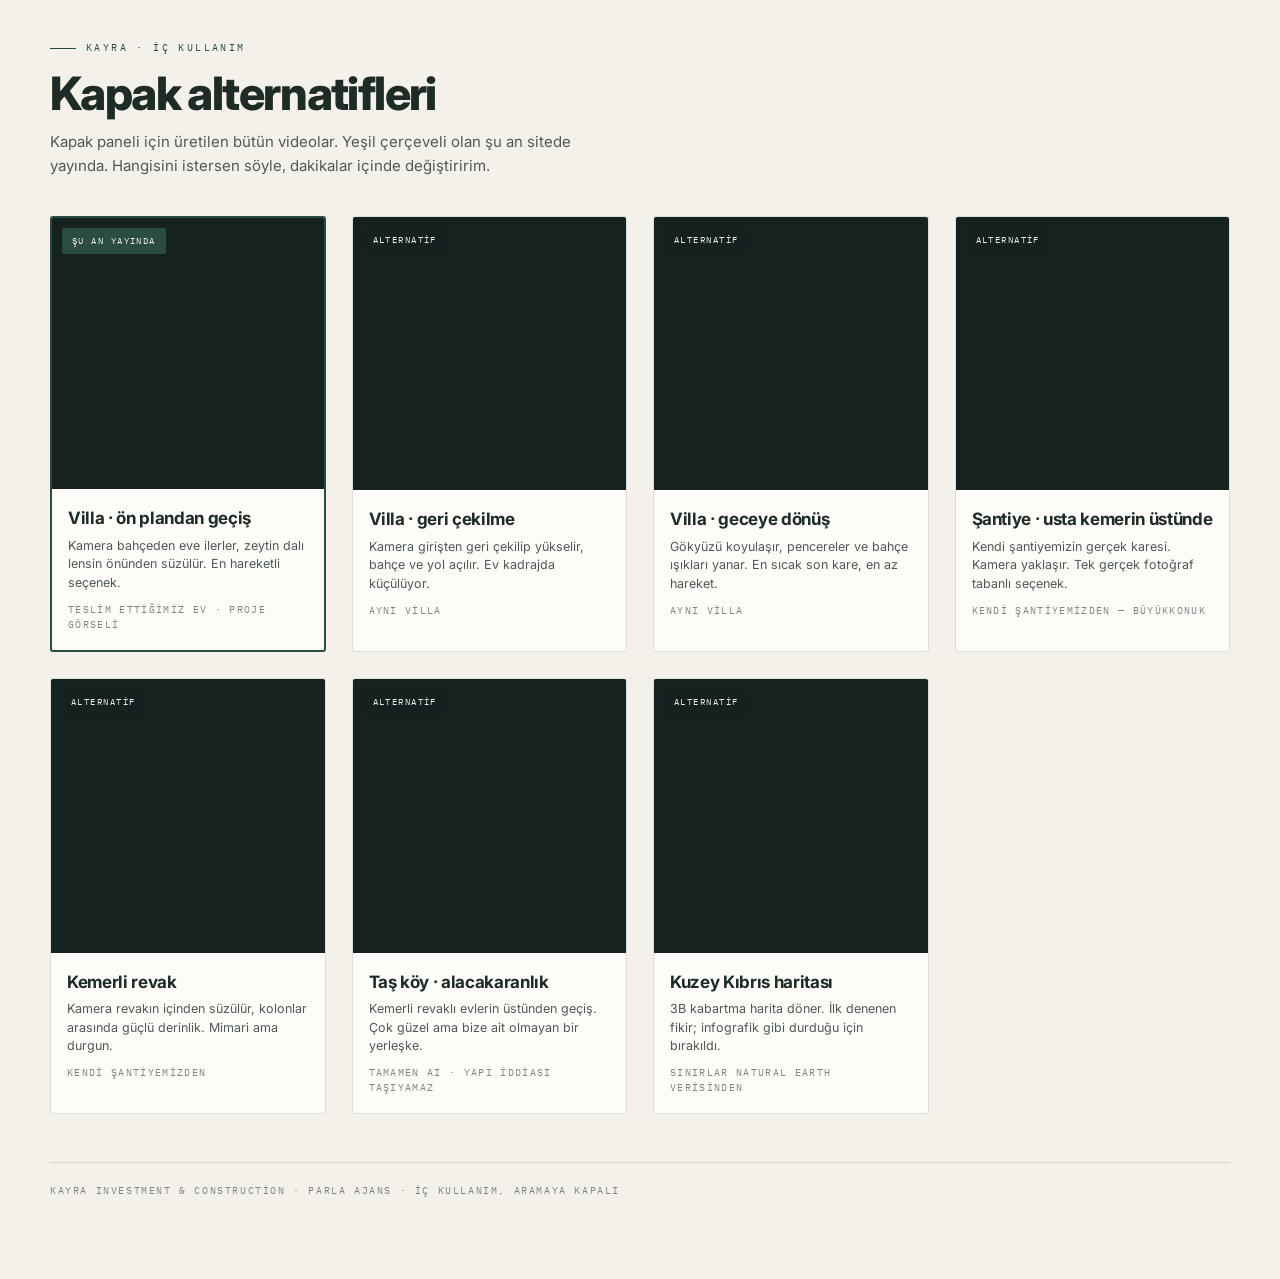
==== alternatifler.html @ a501d4ac "Kapak alternatifleri karşılaştırma sayfası Yedi kapak videosu tek sayfada, hepsi otomatik oynuyor. Y" ====
<!doctype html><html lang="tr"><head><meta charset="utf-8">
<meta name="viewport" content="width=device-width,initial-scale=1">
<meta name="robots" content="noindex, nofollow">
<title>Kayra — Kapak Alternatifleri</title>
<link href="https://fonts.googleapis.com/css2?family=Inter:wght@400;500;700;800&family=IBM+Plex+Mono:wght@400;500&display=swap" rel="stylesheet">
<style>
*{margin:0;padding:0;box-sizing:border-box}
:root{--paper:#F4F1EA;--ink:#1F2B26;--soft:#4E5A55;--muted:#7C8781;
 --green:#2B4D41;--amber:#C9995B;--line:rgba(31,43,38,.14);--cream:#EFEDE4}
body{font-family:'Inter',system-ui,sans-serif;background:var(--paper);color:var(--ink);
 line-height:1.6;-webkit-font-smoothing:antialiased;padding:40px 24px 80px}
.wrap{max-width:1180px;margin:0 auto}
.eyebrow{font-family:'IBM Plex Mono',monospace;font-size:10px;letter-spacing:.24em;
 text-transform:uppercase;color:var(--green);display:flex;align-items:center;gap:10px;margin-bottom:14px}
.eyebrow::before{content:"";width:26px;height:1px;background:var(--green)}
h1{font-size:clamp(30px,5vw,46px);font-weight:800;letter-spacing:-.035em;line-height:1.04;margin-bottom:12px}
.lead{font-size:15px;color:var(--soft);max-width:60ch;margin-bottom:38px}
.grid{display:grid;grid-template-columns:repeat(auto-fill,minmax(260px,1fr));gap:26px}
.card{background:#FDFCF9;border:1px solid var(--line);border-radius:3px;overflow:hidden;
 display:flex;flex-direction:column}
.card.live{border-color:var(--green);border-width:2px}
.vid{position:relative;aspect-ratio:1;background:#152220;overflow:hidden}
.vid video{width:100%;height:100%;object-fit:cover;display:block}
.tag{position:absolute;top:10px;left:10px;z-index:2;font-family:'IBM Plex Mono',monospace;
 font-size:9px;letter-spacing:.16em;text-transform:uppercase;color:var(--cream);
 background:rgba(21,34,32,.72);backdrop-filter:blur(6px);padding:6px 10px;border-radius:2px}
.tag.now{background:var(--green)}
.body{padding:16px 16px 18px}
.body h2{font-size:17px;font-weight:700;letter-spacing:-.02em;margin-bottom:4px}
.body p{font-size:12.5px;color:var(--soft);line-height:1.5}
.note{font-family:'IBM Plex Mono',monospace;font-size:9.5px;letter-spacing:.14em;
 text-transform:uppercase;color:var(--muted);margin-top:9px;display:block}
footer{margin-top:48px;padding-top:20px;border-top:1px solid var(--line);
 font-family:'IBM Plex Mono',monospace;font-size:10px;letter-spacing:.16em;
 text-transform:uppercase;color:var(--muted)}
</style></head><body><div class="wrap">
<div class="eyebrow">Kayra · İç kullanım</div>
<h1>Kapak alternatifleri</h1>
<p class="lead">Kapak paneli için üretilen bütün videolar. Yeşil çerçeveli olan şu an sitede yayında.
Hangisini istersen söyle, dakikalar içinde değiştiririm.</p>
<div class="grid">

<div class="card live"><div class="vid"><span class="tag now">Şu an yayında</span>
<video src="alternatifler/villa-yaprak.mp4" autoplay muted loop playsinline></video></div>
<div class="body"><h2>Villa · ön plandan geçiş</h2>
<p>Kamera bahçeden eve ilerler, zeytin dalı lensin önünden süzülür. En hareketli seçenek.</p>
<span class="note">Teslim ettiğimiz ev · proje görseli</span></div></div>

<div class="card"><div class="vid"><span class="tag">Alternatif</span>
<video src="alternatifler/villa-geri.mp4" autoplay muted loop playsinline></video></div>
<div class="body"><h2>Villa · geri çekilme</h2>
<p>Kamera girişten geri çekilip yükselir, bahçe ve yol açılır. Ev kadrajda küçülüyor.</p>
<span class="note">Aynı villa</span></div></div>

<div class="card"><div class="vid"><span class="tag">Alternatif</span>
<video src="alternatifler/villa-gece.mp4" autoplay muted loop playsinline></video></div>
<div class="body"><h2>Villa · geceye dönüş</h2>
<p>Gökyüzü koyulaşır, pencereler ve bahçe ışıkları yanar. En sıcak son kare, en az hareket.</p>
<span class="note">Aynı villa</span></div></div>

<div class="card"><div class="vid"><span class="tag">Alternatif</span>
<video src="alternatifler/santiye.mp4" autoplay muted loop playsinline></video></div>
<div class="body"><h2>Şantiye · usta kemerin üstünde</h2>
<p>Kendi şantiyemizin gerçek karesi. Kamera yaklaşır. Tek gerçek fotoğraf tabanlı seçenek.</p>
<span class="note">Kendi şantiyemizden — Büyükkonuk</span></div></div>

<div class="card"><div class="vid"><span class="tag">Alternatif</span>
<video src="alternatifler/revak.mp4" autoplay muted loop playsinline></video></div>
<div class="body"><h2>Kemerli revak</h2>
<p>Kamera revakın içinden süzülür, kolonlar arasında güçlü derinlik. Mimari ama durgun.</p>
<span class="note">Kendi şantiyemizden</span></div></div>

<div class="card"><div class="vid"><span class="tag">Alternatif</span>
<video src="alternatifler/koy.mp4" autoplay muted loop playsinline></video></div>
<div class="body"><h2>Taş köy · alacakaranlık</h2>
<p>Kemerli revaklı evlerin üstünden geçiş. Çok güzel ama bize ait olmayan bir yerleşke.</p>
<span class="note">Tamamen AI · yapı iddiası taşıyamaz</span></div></div>

<div class="card"><div class="vid"><span class="tag">Alternatif</span>
<video src="alternatifler/harita.mp4" autoplay muted loop playsinline></video></div>
<div class="body"><h2>Kuzey Kıbrıs haritası</h2>
<p>3B kabartma harita döner. İlk denenen fikir; infografik gibi durduğu için bırakıldı.</p>
<span class="note">Sınırlar Natural Earth verisinden</span></div></div>

</div>
<footer>Kayra Investment &amp; Construction · Parla Ajans · iç kullanım, aramaya kapalı</footer>
</div></body></html>
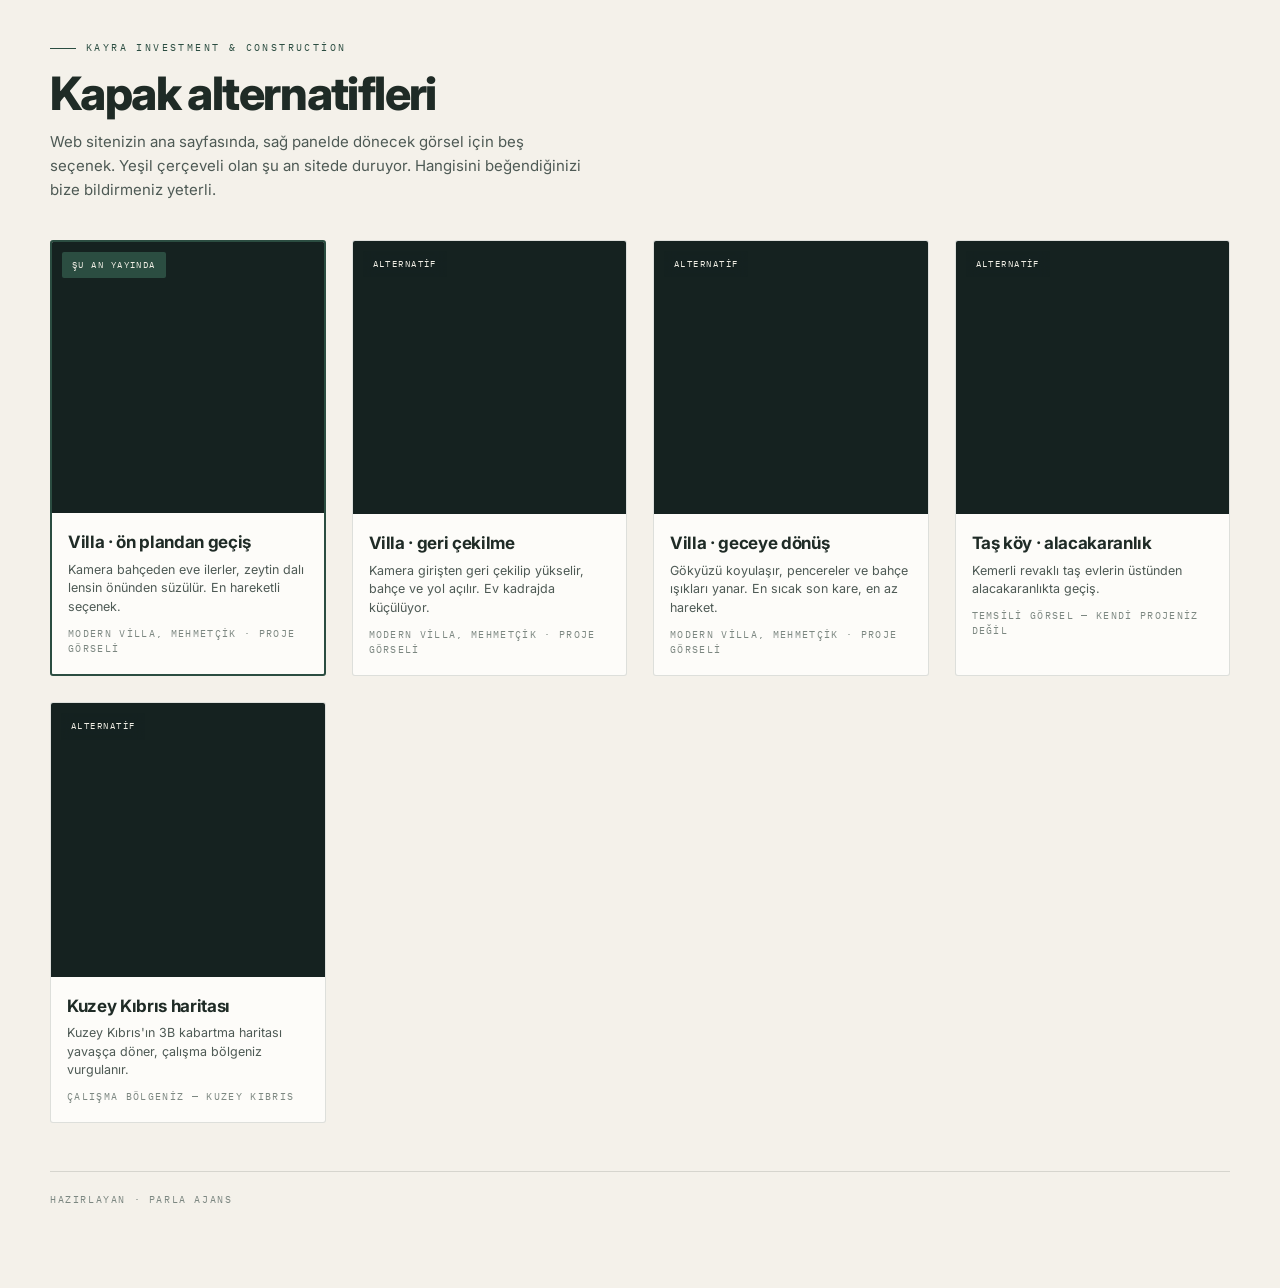
==== commit 1d1c6960: "Alternatifler sayfası müşteriye hazırlandı Şantiye ve revak seçenekleri çıkarıldı. Ajans içi notlar " ====
--- a/alternatifler.html
+++ b/alternatifler.html
@@ -34,54 +34,46 @@
  font-family:'IBM Plex Mono',monospace;font-size:10px;letter-spacing:.16em;
  text-transform:uppercase;color:var(--muted)}
 </style></head><body><div class="wrap">
-<div class="eyebrow">Kayra · İç kullanım</div>
+<div class="eyebrow">Kayra Investment &amp; Construction</div>
 <h1>Kapak alternatifleri</h1>
-<p class="lead">Kapak paneli için üretilen bütün videolar. Yeşil çerçeveli olan şu an sitede yayında.
-Hangisini istersen söyle, dakikalar içinde değiştiririm.</p>
+<p class="lead">Web sitenizin ana sayfasında, sağ panelde dönecek görsel için beş seçenek.
+Yeşil çerçeveli olan şu an sitede duruyor. Hangisini beğendiğinizi bize bildirmeniz yeterli.</p>
 <div class="grid">
 
 <div class="card live"><div class="vid"><span class="tag now">Şu an yayında</span>
 <video src="alternatifler/villa-yaprak.mp4" autoplay muted loop playsinline></video></div>
 <div class="body"><h2>Villa · ön plandan geçiş</h2>
 <p>Kamera bahçeden eve ilerler, zeytin dalı lensin önünden süzülür. En hareketli seçenek.</p>
-<span class="note">Teslim ettiğimiz ev · proje görseli</span></div></div>
+<span class="note">Modern Villa, Mehmetçik · proje görseli</span></div></div>
 
 <div class="card"><div class="vid"><span class="tag">Alternatif</span>
 <video src="alternatifler/villa-geri.mp4" autoplay muted loop playsinline></video></div>
 <div class="body"><h2>Villa · geri çekilme</h2>
 <p>Kamera girişten geri çekilip yükselir, bahçe ve yol açılır. Ev kadrajda küçülüyor.</p>
-<span class="note">Aynı villa</span></div></div>
+<span class="note">Modern Villa, Mehmetçik · proje görseli</span></div></div>
 
 <div class="card"><div class="vid"><span class="tag">Alternatif</span>
 <video src="alternatifler/villa-gece.mp4" autoplay muted loop playsinline></video></div>
 <div class="body"><h2>Villa · geceye dönüş</h2>
 <p>Gökyüzü koyulaşır, pencereler ve bahçe ışıkları yanar. En sıcak son kare, en az hareket.</p>
-<span class="note">Aynı villa</span></div></div>
+<span class="note">Modern Villa, Mehmetçik · proje görseli</span></div></div>
 
-<div class="card"><div class="vid"><span class="tag">Alternatif</span>
-<video src="alternatifler/santiye.mp4" autoplay muted loop playsinline></video></div>
-<div class="body"><h2>Şantiye · usta kemerin üstünde</h2>
-<p>Kendi şantiyemizin gerçek karesi. Kamera yaklaşır. Tek gerçek fotoğraf tabanlı seçenek.</p>
-<span class="note">Kendi şantiyemizden — Büyükkonuk</span></div></div>
 
-<div class="card"><div class="vid"><span class="tag">Alternatif</span>
-<video src="alternatifler/revak.mp4" autoplay muted loop playsinline></video></div>
-<div class="body"><h2>Kemerli revak</h2>
-<p>Kamera revakın içinden süzülür, kolonlar arasında güçlü derinlik. Mimari ama durgun.</p>
-<span class="note">Kendi şantiyemizden</span></div></div>
+
+
 
 <div class="card"><div class="vid"><span class="tag">Alternatif</span>
 <video src="alternatifler/koy.mp4" autoplay muted loop playsinline></video></div>
 <div class="body"><h2>Taş köy · alacakaranlık</h2>
-<p>Kemerli revaklı evlerin üstünden geçiş. Çok güzel ama bize ait olmayan bir yerleşke.</p>
-<span class="note">Tamamen AI · yapı iddiası taşıyamaz</span></div></div>
+<p>Kemerli revaklı taş evlerin üstünden alacakaranlıkta geçiş.</p>
+<span class="note">Temsili görsel — kendi projeniz değil</span></div></div>
 
 <div class="card"><div class="vid"><span class="tag">Alternatif</span>
 <video src="alternatifler/harita.mp4" autoplay muted loop playsinline></video></div>
 <div class="body"><h2>Kuzey Kıbrıs haritası</h2>
-<p>3B kabartma harita döner. İlk denenen fikir; infografik gibi durduğu için bırakıldı.</p>
-<span class="note">Sınırlar Natural Earth verisinden</span></div></div>
+<p>Kuzey Kıbrıs'ın 3B kabartma haritası yavaşça döner, çalışma bölgeniz vurgulanır.</p>
+<span class="note">Çalışma bölgeniz — Kuzey Kıbrıs</span></div></div>
 
 </div>
-<footer>Kayra Investment &amp; Construction · Parla Ajans · iç kullanım, aramaya kapalı</footer>
+<footer>Hazırlayan · Parla Ajans</footer>
 </div></body></html>
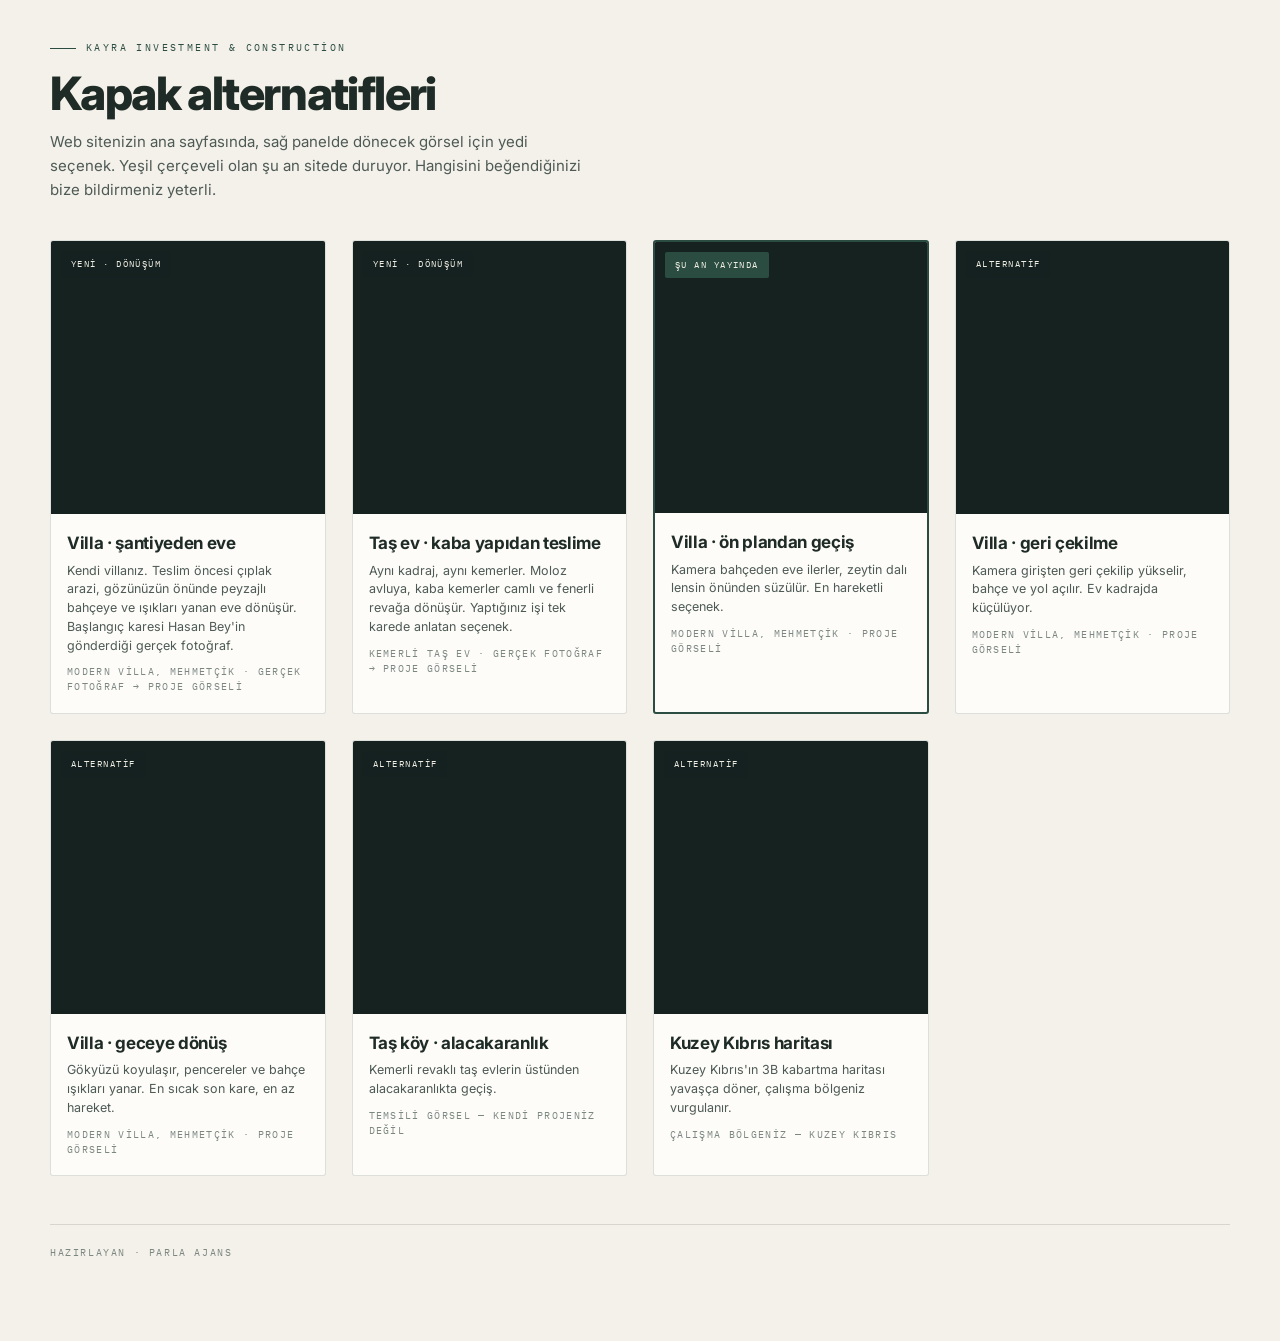
==== commit fa997694: "Kapak alternatifleri: iki dönüşüm videosu eklendi (şantiye → bitmiş ev) Kling 3.0 start_image + end_" ====
--- a/alternatifler.html
+++ b/alternatifler.html
@@ -36,9 +36,23 @@
 </style></head><body><div class="wrap">
 <div class="eyebrow">Kayra Investment &amp; Construction</div>
 <h1>Kapak alternatifleri</h1>
-<p class="lead">Web sitenizin ana sayfasında, sağ panelde dönecek görsel için beş seçenek.
+<p class="lead">Web sitenizin ana sayfasında, sağ panelde dönecek görsel için yedi seçenek.
 Yeşil çerçeveli olan şu an sitede duruyor. Hangisini beğendiğinizi bize bildirmeniz yeterli.</p>
 <div class="grid">
+
+<div class="card"><div class="vid"><span class="tag">Yeni · dönüşüm</span>
+<video src="alternatifler/donusum-villa.mp4" autoplay muted loop playsinline></video></div>
+<div class="body"><h2>Villa · şantiyeden eve</h2>
+<p>Kendi villanız. Teslim öncesi çıplak arazi, gözünüzün önünde peyzajlı bahçeye ve
+ışıkları yanan eve dönüşür. Başlangıç karesi Hasan Bey'in gönderdiği gerçek fotoğraf.</p>
+<span class="note">Modern Villa, Mehmetçik · gerçek fotoğraf → proje görseli</span></div></div>
+
+<div class="card"><div class="vid"><span class="tag">Yeni · dönüşüm</span>
+<video src="alternatifler/donusum-tas.mp4" autoplay muted loop playsinline></video></div>
+<div class="body"><h2>Taş ev · kaba yapıdan teslime</h2>
+<p>Aynı kadraj, aynı kemerler. Moloz avluya, kaba kemerler camlı ve fenerli revağa dönüşür.
+Yaptığınız işi tek karede anlatan seçenek.</p>
+<span class="note">Kemerli Taş Ev · gerçek fotoğraf → proje görseli</span></div></div>
 
 <div class="card live"><div class="vid"><span class="tag now">Şu an yayında</span>
 <video src="alternatifler/villa-yaprak.mp4" autoplay muted loop playsinline></video></div>
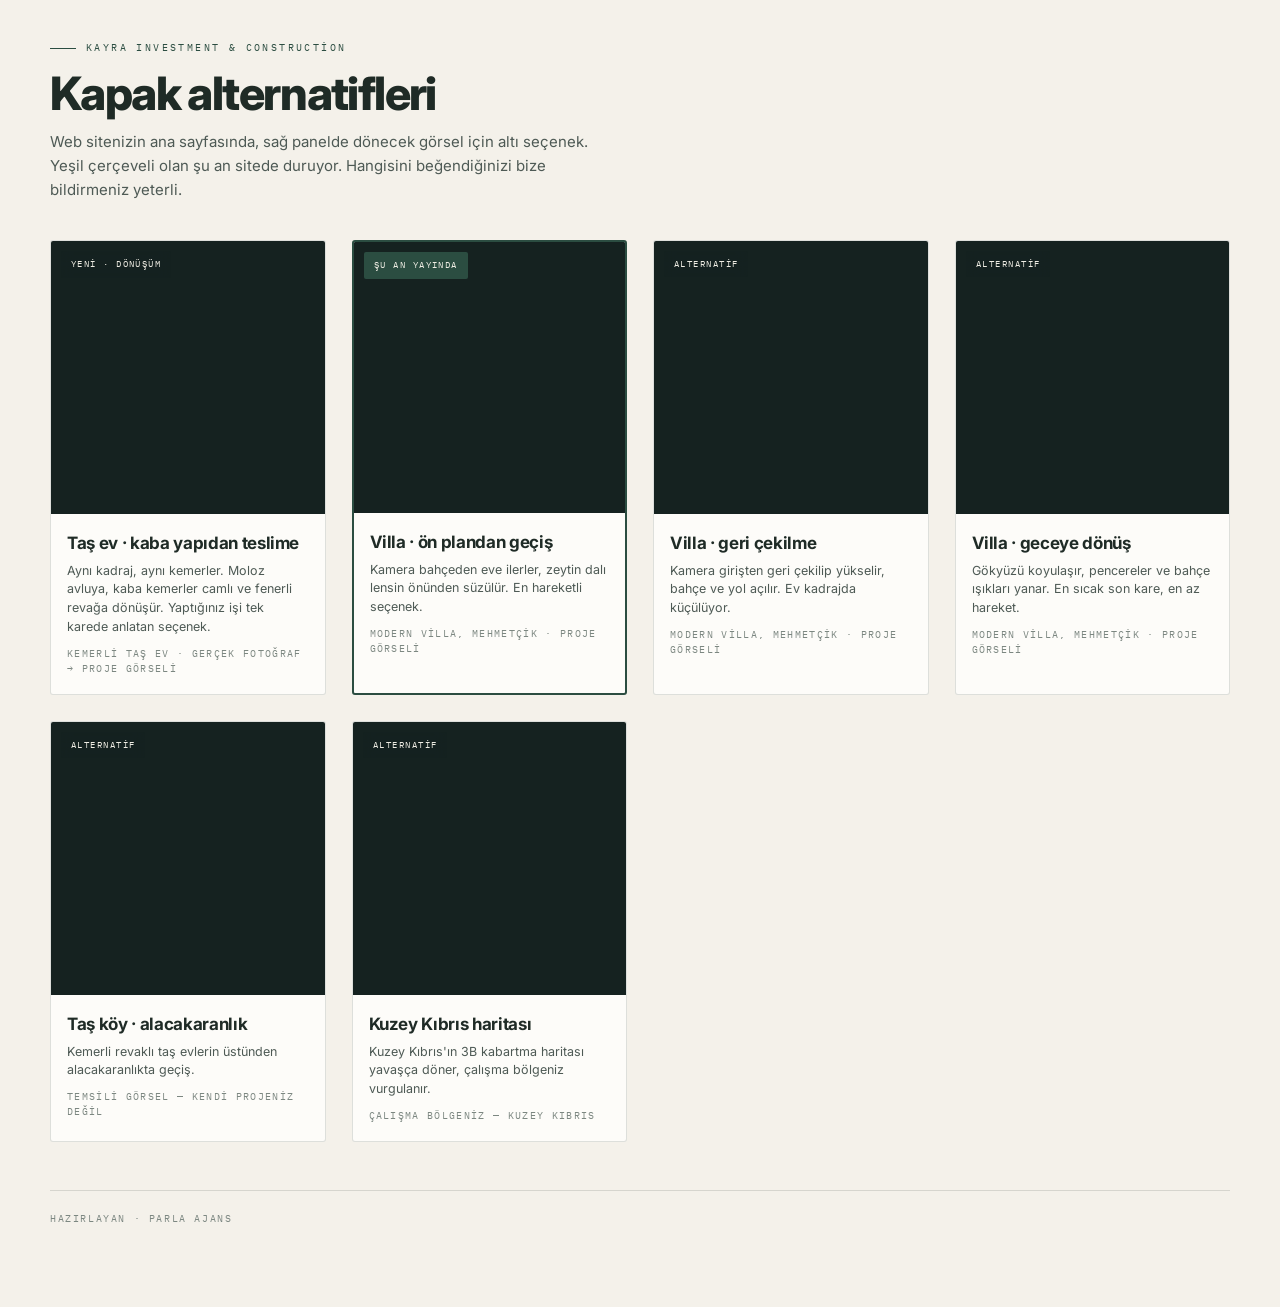
==== commit ea4ab4c6: "Villa dönüşümü kaldırıldı: kaynak fotoğrafta şantiye aşaması yok Beyaz villanın elimizdeki tek 'önce" ====
--- a/alternatifler.html
+++ b/alternatifler.html
@@ -36,16 +36,9 @@
 </style></head><body><div class="wrap">
 <div class="eyebrow">Kayra Investment &amp; Construction</div>
 <h1>Kapak alternatifleri</h1>
-<p class="lead">Web sitenizin ana sayfasında, sağ panelde dönecek görsel için yedi seçenek.
+<p class="lead">Web sitenizin ana sayfasında, sağ panelde dönecek görsel için altı seçenek.
 Yeşil çerçeveli olan şu an sitede duruyor. Hangisini beğendiğinizi bize bildirmeniz yeterli.</p>
 <div class="grid">
-
-<div class="card"><div class="vid"><span class="tag">Yeni · dönüşüm</span>
-<video src="alternatifler/donusum-villa.mp4" autoplay muted loop playsinline></video></div>
-<div class="body"><h2>Villa · şantiyeden eve</h2>
-<p>Kendi villanız. Teslim öncesi çıplak arazi, gözünüzün önünde peyzajlı bahçeye ve
-ışıkları yanan eve dönüşür. Başlangıç karesi Hasan Bey'in gönderdiği gerçek fotoğraf.</p>
-<span class="note">Modern Villa, Mehmetçik · gerçek fotoğraf → proje görseli</span></div></div>
 
 <div class="card"><div class="vid"><span class="tag">Yeni · dönüşüm</span>
 <video src="alternatifler/donusum-tas.mp4" autoplay muted loop playsinline></video></div>
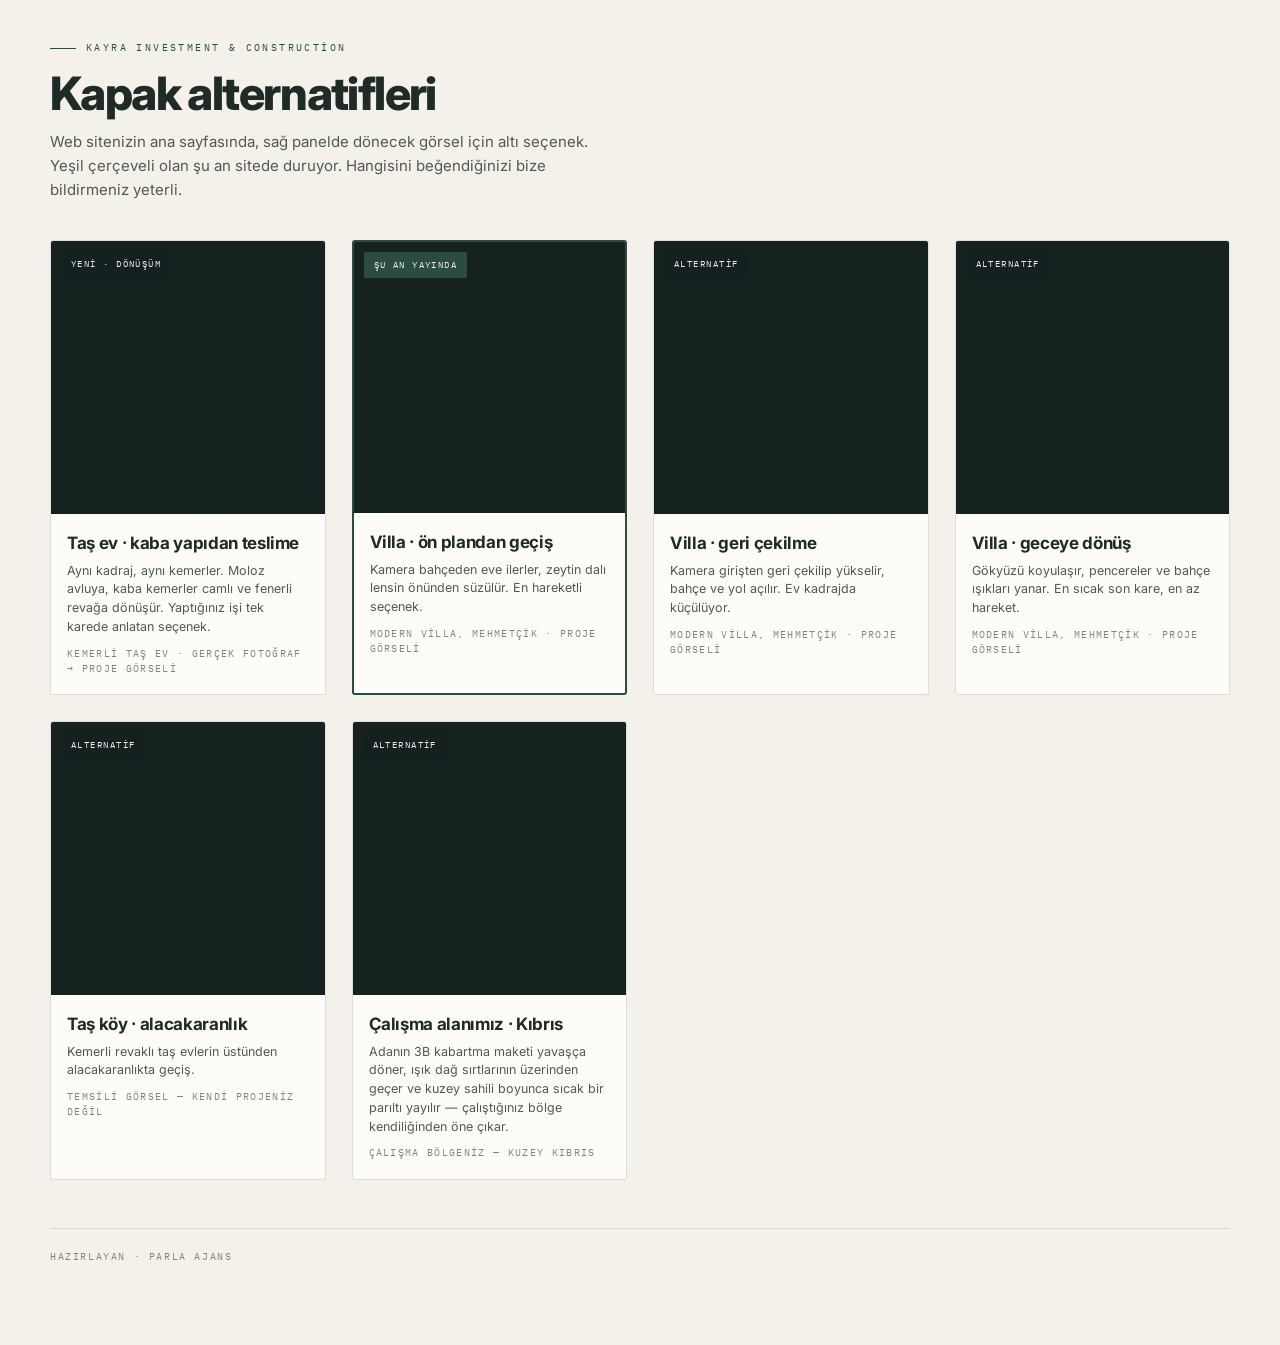
==== commit f0f5abff: "Kıbrıs haritası yenilendi: 3B kabartma maket + ışık geçişi nano_banana_pro ile koyu yeşil kabartma m" ====
--- a/alternatifler.html
+++ b/alternatifler.html
@@ -77,8 +77,9 @@
 
 <div class="card"><div class="vid"><span class="tag">Alternatif</span>
 <video src="alternatifler/harita.mp4" autoplay muted loop playsinline></video></div>
-<div class="body"><h2>Kuzey Kıbrıs haritası</h2>
-<p>Kuzey Kıbrıs'ın 3B kabartma haritası yavaşça döner, çalışma bölgeniz vurgulanır.</p>
+<div class="body"><h2>Çalışma alanımız · Kıbrıs</h2>
+<p>Adanın 3B kabartma maketi yavaşça döner, ışık dağ sırtlarının üzerinden geçer ve
+kuzey sahili boyunca sıcak bir parıltı yayılır — çalıştığınız bölge kendiliğinden öne çıkar.</p>
 <span class="note">Çalışma bölgeniz — Kuzey Kıbrıs</span></div></div>
 
 </div>
